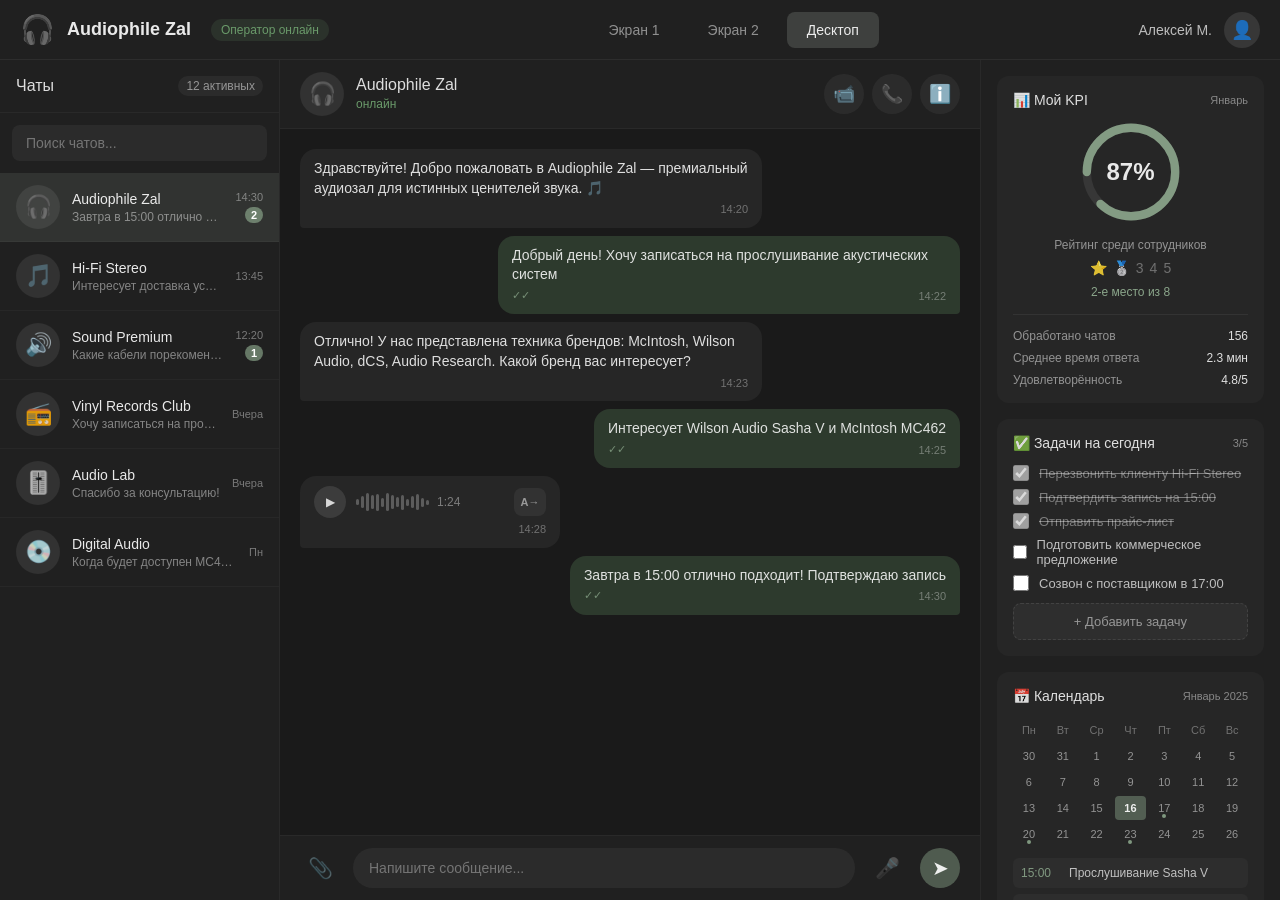
==== desktop.html @ e2d8c7b5 "Feature: Add Desktop view - operator workspace with chat list, KPI, tasks, calendar, and video call " ====
<!DOCTYPE html>
<html lang="ru">
<head>
    <meta charset="UTF-8">
    <meta name="viewport" content="width=device-width, initial-scale=1.0">
    <title>Десктоп - Омниканальный Мессенджер</title>
    <link rel="stylesheet" href="css/desktop.css">
</head>
<body>
    <div class="desktop-container">
        <!-- Top Navigation -->
        <nav class="top-nav">
            <div class="nav-brand">
                <span class="brand-icon">🎧</span>
                <span class="brand-text">Audiophile Zal</span>
                <span class="brand-status">Оператор онлайн</span>
            </div>
            <div class="nav-tabs">
                <button class="nav-tab" onclick="goToScreen(1)">Экран 1</button>
                <button class="nav-tab" onclick="goToScreen(2)">Экран 2</button>
                <button class="nav-tab active">Десктоп</button>
            </div>
            <div class="nav-user">
                <span class="user-name">Алексей М.</span>
                <div class="user-avatar">👤</div>
            </div>
        </nav>

        <!-- Main Content -->
        <div class="main-content">
            <!-- Left Sidebar - Chat List -->
            <aside class="sidebar-left">
                <div class="sidebar-header">
                    <h3>Чаты</h3>
                    <span class="chat-count">12 активных</span>
                </div>
                <div class="search-box">
                    <input type="text" placeholder="Поиск чатов...">
                </div>
                <div class="chat-list">
                    <div class="chat-item active" onclick="selectChat(this)">
                        <div class="chat-avatar">🎧</div>
                        <div class="chat-info">
                            <span class="chat-name">Audiophile Zal</span>
                            <span class="chat-preview">Завтра в 15:00 отлично подходит...</span>
                        </div>
                        <div class="chat-meta">
                            <span class="chat-time">14:30</span>
                            <span class="chat-unread">2</span>
                        </div>
                    </div>
                    <div class="chat-item" onclick="selectChat(this)">
                        <div class="chat-avatar">🎵</div>
                        <div class="chat-info">
                            <span class="chat-name">Hi-Fi Stereo</span>
                            <span class="chat-preview">Интересует доставка усилителя...</span>
                        </div>
                        <div class="chat-meta">
                            <span class="chat-time">13:45</span>
                        </div>
                    </div>
                    <div class="chat-item" onclick="selectChat(this)">
                        <div class="chat-avatar">🔊</div>
                        <div class="chat-info">
                            <span class="chat-name">Sound Premium</span>
                            <span class="chat-preview">Какие кабели порекомендуете?</span>
                        </div>
                        <div class="chat-meta">
                            <span class="chat-time">12:20</span>
                            <span class="chat-unread">1</span>
                        </div>
                    </div>
                    <div class="chat-item" onclick="selectChat(this)">
                        <div class="chat-avatar">📻</div>
                        <div class="chat-info">
                            <span class="chat-name">Vinyl Records Club</span>
                            <span class="chat-preview">Хочу записаться на прослушивание...</span>
                        </div>
                        <div class="chat-meta">
                            <span class="chat-time">Вчера</span>
                        </div>
                    </div>
                    <div class="chat-item" onclick="selectChat(this)">
                        <div class="chat-avatar">🎚️</div>
                        <div class="chat-info">
                            <span class="chat-name">Audio Lab</span>
                            <span class="chat-preview">Спасибо за консультацию!</span>
                        </div>
                        <div class="chat-meta">
                            <span class="chat-time">Вчера</span>
                        </div>
                    </div>
                    <div class="chat-item" onclick="selectChat(this)">
                        <div class="chat-avatar">💿</div>
                        <div class="chat-info">
                            <span class="chat-name">Digital Audio</span>
                            <span class="chat-preview">Когда будет доступен MC462?</span>
                        </div>
                        <div class="chat-meta">
                            <span class="chat-time">Пн</span>
                        </div>
                    </div>
                </div>
            </aside>

            <!-- Center - Chat Area -->
            <main class="chat-area">
                <div class="chat-header">
                    <div class="chat-contact">
                        <div class="contact-avatar">🎧</div>
                        <div class="contact-info">
                            <h2>Audiophile Zal</h2>
                            <span class="contact-status">онлайн</span>
                        </div>
                    </div>
                    <div class="chat-actions">
                        <button class="action-btn" onclick="startVideoCall()" title="Видеозвонок">📹</button>
                        <button class="action-btn" title="Голосовой звонок">📞</button>
                        <button class="action-btn" title="Информация">ℹ️</button>
                    </div>
                </div>

                <div class="chat-messages" id="chat-messages">
                    <!-- Incoming message -->
                    <div class="message incoming">
                        <div class="message-content">
                            <p>Здравствуйте! Добро пожаловать в Audiophile Zal — премиальный аудиозал для истинных ценителей звука. 🎵</p>
                            <span class="time">14:20</span>
                        </div>
                    </div>

                    <div class="message outgoing">
                        <div class="message-content">
                            <p>Добрый день! Хочу записаться на прослушивание акустических систем</p>
                            <span class="time">14:22</span>
                            <span class="read-status">✓✓</span>
                        </div>
                    </div>

                    <div class="message incoming">
                        <div class="message-content">
                            <p>Отлично! У нас представлена техника брендов: McIntosh, Wilson Audio, dCS, Audio Research. Какой бренд вас интересует?</p>
                            <span class="time">14:23</span>
                        </div>
                    </div>

                    <div class="message outgoing">
                        <div class="message-content">
                            <p>Интересует Wilson Audio Sasha V и McIntosh MC462</p>
                            <span class="time">14:25</span>
                            <span class="read-status">✓✓</span>
                        </div>
                    </div>

                    <!-- Voice Message -->
                    <div class="message incoming voice-message" id="voice-1">
                        <div class="message-content">
                            <div class="voice-player" id="player-1">
                                <button class="play-btn" onclick="togglePlay(this)">▶</button>
                                <div class="voice-waveform">
                                    <div class="waveform-bars">
                                        <span></span><span></span><span></span><span></span><span></span>
                                        <span></span><span></span><span></span><span></span><span></span>
                                        <span></span><span></span><span></span><span></span><span></span>
                                    </div>
                                    <span class="duration">1:24</span>
                                </div>
                                <button class="transcribe-btn" onclick="showTranscription(1)">
                                    <span class="transcribe-icon">A→</span>
                                </button>
                            </div>
                            <div class="transcribe-loader hidden" id="loader-1">
                                <div class="loader-content">
                                    <div class="loader-spinner"></div>
                                    <span class="loader-text">Транскрибация...</span>
                                </div>
                            </div>
                            <div class="transcription-panel hidden" id="transcription-1">
                                <div class="transcription-toggle">
                                    <button class="toggle-btn" onclick="switchTab('full', 1, this)">Текст</button>
                                    <button class="toggle-btn active" onclick="switchTab('summary', 1, this)">Резюме</button>
                                </div>
                                <div class="transcription-content hidden" id="full-1">
                                    <p class="transcript-text">"Прекрасный выбор! Wilson Audio Sasha V — это настоящая жемчужина..."</p>
                                </div>
                                <div class="transcription-content" id="summary-1">
                                    <p class="transcript-text summary">
                                        📋 <strong>Резюме:</strong><br>
                                        • Sasha V + MC462 — отличный выбор<br>
                                        • Предложено: завтра 15:00 или послезавтра 11:00
                                    </p>
                                </div>
                            </div>
                            <span class="time">14:28</span>
                        </div>
                    </div>

                    <div class="message outgoing">
                        <div class="message-content">
                            <p>Завтра в 15:00 отлично подходит! Подтверждаю запись</p>
                            <span class="time">14:30</span>
                            <span class="read-status">✓✓</span>
                        </div>
                    </div>
                </div>

                <div class="chat-input">
                    <button class="attach-btn">📎</button>
                    <input type="text" placeholder="Напишите сообщение..." class="message-input">
                    <button class="voice-btn">🎤</button>
                    <button class="send-btn">➤</button>
                </div>
            </main>

            <!-- Right Sidebar - Widgets -->
            <aside class="sidebar-right">
                <!-- KPI Widget -->
                <div class="widget kpi-widget">
                    <div class="widget-header">
                        <h4>📊 Мой KPI</h4>
                        <span class="period">Январь</span>
                    </div>
                    <div class="kpi-progress">
                        <div class="kpi-circle">
                            <svg viewBox="0 0 36 36">
                                <path class="kpi-bg" d="M18 2.0845 a 15.9155 15.9155 0 0 1 0 31.831 a 15.9155 15.9155 0 0 1 0 -31.831"/>
                                <path class="kpi-fill" stroke-dasharray="87, 100" d="M18 2.0845 a 15.9155 15.9155 0 0 1 0 31.831 a 15.9155 15.9155 0 0 1 0 -31.831"/>
                            </svg>
                            <span class="kpi-percent">87%</span>
                        </div>
                    </div>
                    <div class="kpi-rating">
                        <span class="rating-label">Рейтинг среди сотрудников</span>
                        <div class="rating-stars">
                            <span class="star active">⭐</span>
                            <span class="star active">🥈</span>
                            <span class="star">3</span>
                            <span class="star">4</span>
                            <span class="star">5</span>
                        </div>
                        <span class="rating-position">2-е место из 8</span>
                    </div>
                    <div class="kpi-details">
                        <div class="kpi-item">
                            <span class="kpi-name">Обработано чатов</span>
                            <span class="kpi-value">156</span>
                        </div>
                        <div class="kpi-item">
                            <span class="kpi-name">Среднее время ответа</span>
                            <span class="kpi-value">2.3 мин</span>
                        </div>
                        <div class="kpi-item">
                            <span class="kpi-name">Удовлетворённость</span>
                            <span class="kpi-value">4.8/5</span>
                        </div>
                    </div>
                </div>

                <!-- Tasks Widget -->
                <div class="widget tasks-widget">
                    <div class="widget-header">
                        <h4>✅ Задачи на сегодня</h4>
                        <span class="task-count">3/5</span>
                    </div>
                    <div class="task-list">
                        <div class="task-item completed">
                            <input type="checkbox" checked disabled>
                            <span>Перезвонить клиенту Hi-Fi Stereo</span>
                        </div>
                        <div class="task-item completed">
                            <input type="checkbox" checked disabled>
                            <span>Подтвердить запись на 15:00</span>
                        </div>
                        <div class="task-item completed">
                            <input type="checkbox" checked disabled>
                            <span>Отправить прайс-лист</span>
                        </div>
                        <div class="task-item">
                            <input type="checkbox">
                            <span>Подготовить коммерческое предложение</span>
                        </div>
                        <div class="task-item">
                            <input type="checkbox">
                            <span>Созвон с поставщиком в 17:00</span>
                        </div>
                    </div>
                    <button class="add-task-btn">+ Добавить задачу</button>
                </div>

                <!-- Calendar Widget -->
                <div class="widget calendar-widget">
                    <div class="widget-header">
                        <h4>📅 Календарь</h4>
                        <span class="calendar-date">Январь 2025</span>
                    </div>
                    <div class="calendar-grid">
                        <div class="calendar-day header">Пн</div>
                        <div class="calendar-day header">Вт</div>
                        <div class="calendar-day header">Ср</div>
                        <div class="calendar-day header">Чт</div>
                        <div class="calendar-day header">Пт</div>
                        <div class="calendar-day header">Сб</div>
                        <div class="calendar-day header">Вс</div>
                        <div class="calendar-day">30</div>
                        <div class="calendar-day">31</div>
                        <div class="calendar-day">1</div>
                        <div class="calendar-day">2</div>
                        <div class="calendar-day">3</div>
                        <div class="calendar-day">4</div>
                        <div class="calendar-day">5</div>
                        <div class="calendar-day">6</div>
                        <div class="calendar-day">7</div>
                        <div class="calendar-day">8</div>
                        <div class="calendar-day">9</div>
                        <div class="calendar-day">10</div>
                        <div class="calendar-day">11</div>
                        <div class="calendar-day">12</div>
                        <div class="calendar-day">13</div>
                        <div class="calendar-day">14</div>
                        <div class="calendar-day">15</div>
                        <div class="calendar-day today">16</div>
                        <div class="calendar-day has-event">17</div>
                        <div class="calendar-day">18</div>
                        <div class="calendar-day">19</div>
                        <div class="calendar-day has-event">20</div>
                        <div class="calendar-day">21</div>
                        <div class="calendar-day">22</div>
                        <div class="calendar-day has-event">23</div>
                        <div class="calendar-day">24</div>
                        <div class="calendar-day">25</div>
                        <div class="calendar-day">26</div>
                    </div>
                    <div class="calendar-events">
                        <div class="event-item">
                            <span class="event-time">15:00</span>
                            <span class="event-title">Прослушивание Sasha V</span>
                        </div>
                        <div class="event-item">
                            <span class="event-time">17:00</span>
                            <span class="event-title">Созвон с поставщиком</span>
                        </div>
                    </div>
                </div>

                <!-- Quick Video Call Widget -->
                <div class="widget video-widget">
                    <div class="widget-header">
                        <h4>📹 Видеозвонок</h4>
                    </div>
                    <div class="video-quick-actions">
                        <button class="quick-video-btn" onclick="startVideoCall()">
                            <span class="btn-icon">📹</span>
                            <span class="btn-text">Начать видеозвонок</span>
                        </button>
                        <button class="quick-video-btn secondary">
                            <span class="btn-icon">📅</span>
                            <span class="btn-text">Запланировать встречу</span>
                        </button>
                    </div>
                    <div class="recent-calls">
                        <span class="recent-label">Недавние звонки:</span>
                        <div class="recent-call-item">
                            <span class="call-avatar">🎧</span>
                            <span class="call-name">Audiophile Zal</span>
                            <span class="call-when">Сегодня, 14:20</span>
                        </div>
                    </div>
                </div>
            </aside>
        </div>
    </div>

    <!-- Video Call Modal -->
    <div class="video-call-modal hidden" id="videoCallModal">
        <div class="video-call-content">
            <div class="video-call-header">
                <span>📹 Видеозвонок</span>
                <button class="close-video-btn" onclick="closeVideoCallModal()">✕</button>
            </div>
            <div class="video-call-body">
                <div class="video-participants">
                    <div class="video-participant-large">
                        <div class="participant-avatar-large">🎧</div>
                        <span class="participant-name-large">Audiophile Zal</span>
                    </div>
                    <div class="video-participant-small">
                        <div class="participant-avatar-small">👤</div>
                    </div>
                </div>
                <div class="video-call-status">
                    <span class="status-text">Вызов...</span>
                </div>
            </div>
            <div class="video-call-controls">
                <button class="video-control-btn">🎤</button>
                <button class="video-control-btn">📹</button>
                <button class="video-control-btn end" onclick="closeVideoCallModal()">📵</button>
                <button class="video-control-btn">🖥️</button>
                <button class="video-control-btn">⚙️</button>
            </div>
        </div>
    </div>

    <script src="js/desktop.js"></script>
</body>
</html>
---- css/desktop.css ----
/* Desktop Layout */
* {
    margin: 0;
    padding: 0;
    box-sizing: border-box;
}

body {
    font-family: -apple-system, BlinkMacSystemFont, 'Segoe UI', Roboto, sans-serif;
    background: #1a1a1a;
    color: rgba(255, 255, 255, 0.85);
    min-height: 100vh;
}

.desktop-container {
    display: flex;
    flex-direction: column;
    height: 100vh;
}

/* Top Navigation */
.top-nav {
    display: flex;
    align-items: center;
    justify-content: space-between;
    padding: 0 20px;
    height: 60px;
    background: #202020;
    border-bottom: 1px solid rgba(255, 255, 255, 0.06);
}

.nav-brand {
    display: flex;
    align-items: center;
    gap: 12px;
}

.brand-icon {
    font-size: 28px;
}

.brand-text {
    font-size: 18px;
    font-weight: 600;
    color: rgba(255, 255, 255, 0.9);
}

.brand-status {
    font-size: 12px;
    color: #6a9a6a;
    background: rgba(106, 154, 106, 0.15);
    padding: 4px 10px;
    border-radius: 12px;
    margin-left: 8px;
}

.nav-tabs {
    display: flex;
    gap: 8px;
}

.nav-tab {
    padding: 10px 20px;
    border: none;
    background: transparent;
    color: rgba(255, 255, 255, 0.5);
    font-size: 14px;
    cursor: pointer;
    border-radius: 8px;
    transition: all 0.2s;
}

.nav-tab:hover {
    background: rgba(255, 255, 255, 0.05);
    color: rgba(255, 255, 255, 0.7);
}

.nav-tab.active {
    background: rgba(150, 160, 150, 0.25);
    color: rgba(255, 255, 255, 0.9);
}

.nav-user {
    display: flex;
    align-items: center;
    gap: 12px;
}

.user-name {
    font-size: 14px;
    color: rgba(255, 255, 255, 0.7);
}

.user-avatar {
    width: 36px;
    height: 36px;
    border-radius: 50%;
    background: rgba(255, 255, 255, 0.1);
    display: flex;
    align-items: center;
    justify-content: center;
    font-size: 18px;
}

/* Main Content */
.main-content {
    display: flex;
    flex: 1;
    overflow: hidden;
}

/* Left Sidebar - Chat List */
.sidebar-left {
    width: 280px;
    background: #202020;
    border-right: 1px solid rgba(255, 255, 255, 0.04);
    display: flex;
    flex-direction: column;
}

.sidebar-header {
    padding: 16px;
    display: flex;
    justify-content: space-between;
    align-items: center;
    border-bottom: 1px solid rgba(255, 255, 255, 0.04);
}

.sidebar-header h3 {
    font-size: 16px;
    font-weight: 500;
}

.chat-count {
    font-size: 12px;
    color: rgba(255, 255, 255, 0.5);
    background: rgba(255, 255, 255, 0.05);
    padding: 3px 8px;
    border-radius: 10px;
}

.search-box {
    padding: 12px;
}

.search-box input {
    width: 100%;
    padding: 10px 14px;
    background: rgba(255, 255, 255, 0.05);
    border: none;
    border-radius: 8px;
    color: rgba(255, 255, 255, 0.85);
    font-size: 14px;
    outline: none;
}

.search-box input::placeholder {
    color: rgba(255, 255, 255, 0.35);
}

.search-box input:focus {
    background: rgba(255, 255, 255, 0.08);
}

.chat-list {
    flex: 1;
    overflow-y: auto;
}

.chat-item {
    display: flex;
    align-items: center;
    padding: 12px 16px;
    gap: 12px;
    cursor: pointer;
    transition: background 0.2s;
    border-bottom: 1px solid rgba(255, 255, 255, 0.03);
}

.chat-item:hover {
    background: rgba(255, 255, 255, 0.03);
}

.chat-item.active {
    background: rgba(150, 160, 150, 0.15);
}

.chat-avatar {
    width: 44px;
    height: 44px;
    border-radius: 50%;
    background: rgba(255, 255, 255, 0.08);
    display: flex;
    align-items: center;
    justify-content: center;
    font-size: 22px;
}

.chat-info {
    flex: 1;
    min-width: 0;
}

.chat-name {
    display: block;
    font-size: 14px;
    font-weight: 500;
    color: rgba(255, 255, 255, 0.9);
    margin-bottom: 3px;
}

.chat-preview {
    display: block;
    font-size: 12px;
    color: rgba(255, 255, 255, 0.45);
    white-space: nowrap;
    overflow: hidden;
    text-overflow: ellipsis;
}

.chat-meta {
    display: flex;
    flex-direction: column;
    align-items: flex-end;
    gap: 4px;
}

.chat-time {
    font-size: 11px;
    color: rgba(255, 255, 255, 0.4);
}

.chat-unread {
    background: rgba(150, 180, 150, 0.6);
    color: #fff;
    font-size: 11px;
    padding: 2px 6px;
    border-radius: 10px;
    font-weight: 600;
}

/* Center - Chat Area */
.chat-area {
    flex: 1;
    display: flex;
    flex-direction: column;
    background: #1a1a1a;
    min-width: 0;
}

.chat-header {
    display: flex;
    align-items: center;
    justify-content: space-between;
    padding: 12px 20px;
    background: #202020;
    border-bottom: 1px solid rgba(255, 255, 255, 0.04);
}

.chat-contact {
    display: flex;
    align-items: center;
    gap: 12px;
}

.contact-avatar {
    width: 44px;
    height: 44px;
    border-radius: 50%;
    background: rgba(255, 255, 255, 0.08);
    display: flex;
    align-items: center;
    justify-content: center;
    font-size: 22px;
}

.contact-info h2 {
    font-size: 16px;
    font-weight: 500;
}

.contact-status {
    font-size: 12px;
    color: #6a9a6a;
}

.chat-actions {
    display: flex;
    gap: 8px;
}

.action-btn {
    width: 40px;
    height: 40px;
    border-radius: 50%;
    background: rgba(255, 255, 255, 0.05);
    border: none;
    font-size: 18px;
    cursor: pointer;
    transition: background 0.2s;
}

.action-btn:hover {
    background: rgba(255, 255, 255, 0.1);
}

/* Chat Messages */
.chat-messages {
    flex: 1;
    overflow-y: auto;
    padding: 20px;
    display: flex;
    flex-direction: column;
    gap: 8px;
}

.message {
    display: flex;
    max-width: 70%;
}

.message.incoming {
    align-self: flex-start;
}

.message.outgoing {
    align-self: flex-end;
}

.message-content {
    padding: 10px 14px;
    border-radius: 16px;
    font-size: 14px;
    line-height: 1.4;
}

.message.incoming .message-content {
    background: #262626;
    border-bottom-left-radius: 4px;
}

.message.outgoing .message-content {
    background: #2d3a2d;
    border-bottom-right-radius: 4px;
}

.message-content .time {
    font-size: 11px;
    color: rgba(255, 255, 255, 0.35);
    float: right;
    margin-left: 10px;
    margin-top: 4px;
}

.read-status {
    font-size: 11px;
    color: rgba(150, 180, 150, 0.7);
}

/* Voice Message */
.voice-message .message-content {
    min-width: 260px;
}

.voice-player {
    display: flex;
    align-items: center;
    gap: 10px;
}

.play-btn {
    width: 32px;
    height: 32px;
    border-radius: 50%;
    background: rgba(255, 255, 255, 0.1);
    border: none;
    color: rgba(255, 255, 255, 0.8);
    font-size: 12px;
    cursor: pointer;
}

.voice-waveform {
    flex: 1;
    display: flex;
    align-items: center;
    gap: 8px;
}

.waveform-bars {
    display: flex;
    gap: 2px;
    height: 20px;
    align-items: center;
}

.waveform-bars span {
    width: 3px;
    background: rgba(255, 255, 255, 0.25);
    border-radius: 2px;
}

.waveform-bars span:nth-child(1) { height: 6px; }
.waveform-bars span:nth-child(2) { height: 12px; }
.waveform-bars span:nth-child(3) { height: 18px; }
.waveform-bars span:nth-child(4) { height: 14px; }
.waveform-bars span:nth-child(5) { height: 17px; }
.waveform-bars span:nth-child(6) { height: 9px; }
.waveform-bars span:nth-child(7) { height: 18px; }
.waveform-bars span:nth-child(8) { height: 14px; }
.waveform-bars span:nth-child(9) { height: 10px; }
.waveform-bars span:nth-child(10) { height: 15px; }
.waveform-bars span:nth-child(11) { height: 7px; }
.waveform-bars span:nth-child(12) { height: 12px; }
.waveform-bars span:nth-child(13) { height: 16px; }
.waveform-bars span:nth-child(14) { height: 9px; }
.waveform-bars span:nth-child(15) { height: 5px; }

.duration {
    font-size: 12px;
    color: rgba(255, 255, 255, 0.4);
}

.transcribe-btn {
    width: 32px;
    height: 28px;
    border-radius: 8px;
    background: rgba(255, 255, 255, 0.06);
    border: none;
    color: rgba(255, 255, 255, 0.5);
    font-size: 11px;
    font-weight: 600;
    cursor: pointer;
}

.transcribe-loader {
    padding: 16px;
}

.transcribe-loader.hidden {
    display: none;
}

.loader-content {
    display: flex;
    align-items: center;
    justify-content: center;
    gap: 10px;
}

.loader-spinner {
    width: 18px;
    height: 18px;
    border: 2px solid rgba(255, 255, 255, 0.1);
    border-top-color: rgba(150, 180, 150, 0.7);
    border-radius: 50%;
    animation: spin 1s linear infinite;
}

@keyframes spin {
    to { transform: rotate(360deg); }
}

.loader-text {
    font-size: 13px;
    color: rgba(255, 255, 255, 0.5);
}

.transcription-panel {
    margin-top: 12px;
    padding-top: 12px;
    border-top: 1px solid rgba(255, 255, 255, 0.06);
}

.transcription-panel.hidden {
    display: none;
}

.transcription-toggle {
    display: flex;
    gap: 6px;
    margin-bottom: 10px;
}

.toggle-btn {
    flex: 1;
    padding: 6px 12px;
    border: none;
    border-radius: 12px;
    font-size: 12px;
    background: rgba(255, 255, 255, 0.04);
    color: rgba(255, 255, 255, 0.5);
    cursor: pointer;
}

.toggle-btn.active {
    background: rgba(150, 160, 150, 0.3);
    color: rgba(255, 255, 255, 0.85);
}

.transcription-content {
    font-size: 13px;
    line-height: 1.5;
    color: rgba(255, 255, 255, 0.7);
}

.transcription-content.hidden {
    display: none;
}

.transcript-text.summary {
    background: rgba(150, 160, 150, 0.08);
    padding: 10px;
    border-radius: 8px;
    border-left: 2px solid rgba(150, 160, 150, 0.4);
}

/* Chat Input */
.chat-input {
    display: flex;
    align-items: center;
    padding: 12px 20px;
    background: #202020;
    border-top: 1px solid rgba(255, 255, 255, 0.04);
    gap: 12px;
}

.attach-btn, .voice-btn, .send-btn {
    background: none;
    border: none;
    font-size: 20px;
    cursor: pointer;
    color: rgba(255, 255, 255, 0.4);
    padding: 8px;
    border-radius: 50%;
    transition: color 0.2s;
}

.attach-btn:hover, .voice-btn:hover {
    color: rgba(255, 255, 255, 0.6);
}

.message-input {
    flex: 1;
    padding: 12px 16px;
    background: rgba(255, 255, 255, 0.05);
    border: none;
    border-radius: 24px;
    color: rgba(255, 255, 255, 0.85);
    font-size: 14px;
    outline: none;
}

.message-input::placeholder {
    color: rgba(255, 255, 255, 0.35);
}

.send-btn {
    background: rgba(150, 180, 150, 0.4);
    color: rgba(255, 255, 255, 0.9);
    width: 40px;
    height: 40px;
    display: flex;
    align-items: center;
    justify-content: center;
}

/* Right Sidebar - Widgets */
.sidebar-right {
    width: 300px;
    background: #202020;
    border-left: 1px solid rgba(255, 255, 255, 0.04);
    padding: 16px;
    overflow-y: auto;
    display: flex;
    flex-direction: column;
    gap: 16px;
}

.widget {
    background: #262626;
    border-radius: 12px;
    padding: 16px;
}

.widget-header {
    display: flex;
    justify-content: space-between;
    align-items: center;
    margin-bottom: 14px;
}

.widget-header h4 {
    font-size: 14px;
    font-weight: 500;
}

.period, .task-count, .calendar-date {
    font-size: 11px;
    color: rgba(255, 255, 255, 0.45);
}

/* KPI Widget */
.kpi-progress {
    display: flex;
    justify-content: center;
    margin-bottom: 16px;
}

.kpi-circle {
    position: relative;
    width: 100px;
    height: 100px;
}

.kpi-circle svg {
    transform: rotate(-90deg);
}

.kpi-bg {
    fill: none;
    stroke: rgba(255, 255, 255, 0.08);
    stroke-width: 3;
}

.kpi-fill {
    fill: none;
    stroke: rgba(150, 180, 150, 0.8);
    stroke-width: 3;
    stroke-linecap: round;
}

.kpi-percent {
    position: absolute;
    top: 50%;
    left: 50%;
    transform: translate(-50%, -50%);
    font-size: 24px;
    font-weight: 600;
    color: rgba(255, 255, 255, 0.9);
}

.kpi-rating {
    text-align: center;
    margin-bottom: 14px;
    padding-bottom: 14px;
    border-bottom: 1px solid rgba(255, 255, 255, 0.06);
}

.rating-label {
    font-size: 12px;
    color: rgba(255, 255, 255, 0.5);
    display: block;
    margin-bottom: 8px;
}

.rating-stars {
    display: flex;
    justify-content: center;
    gap: 6px;
    margin-bottom: 6px;
}

.star {
    font-size: 14px;
    opacity: 0.4;
}

.star.active {
    opacity: 1;
}

.rating-position {
    font-size: 12px;
    color: rgba(150, 180, 150, 0.9);
}

.kpi-details {
    display: flex;
    flex-direction: column;
    gap: 8px;
}

.kpi-item {
    display: flex;
    justify-content: space-between;
    font-size: 12px;
}

.kpi-name {
    color: rgba(255, 255, 255, 0.5);
}

.kpi-value {
    color: rgba(255, 255, 255, 0.85);
    font-weight: 500;
}

/* Tasks Widget */
.task-list {
    display: flex;
    flex-direction: column;
    gap: 8px;
    margin-bottom: 12px;
}

.task-item {
    display: flex;
    align-items: center;
    gap: 10px;
    font-size: 13px;
    color: rgba(255, 255, 255, 0.7);
}

.task-item input[type="checkbox"] {
    width: 16px;
    height: 16px;
    accent-color: rgba(150, 180, 150, 0.8);
}

.task-item.completed {
    color: rgba(255, 255, 255, 0.4);
    text-decoration: line-through;
}

.add-task-btn {
    width: 100%;
    padding: 10px;
    background: rgba(255, 255, 255, 0.04);
    border: 1px dashed rgba(255, 255, 255, 0.1);
    border-radius: 8px;
    color: rgba(255, 255, 255, 0.5);
    font-size: 13px;
    cursor: pointer;
    transition: all 0.2s;
}

.add-task-btn:hover {
    background: rgba(255, 255, 255, 0.06);
    color: rgba(255, 255, 255, 0.7);
}

/* Calendar Widget */
.calendar-grid {
    display: grid;
    grid-template-columns: repeat(7, 1fr);
    gap: 2px;
    margin-bottom: 12px;
}

.calendar-day {
    text-align: center;
    padding: 6px 0;
    font-size: 11px;
    border-radius: 4px;
    color: rgba(255, 255, 255, 0.5);
}

.calendar-day.header {
    color: rgba(255, 255, 255, 0.35);
    font-weight: 500;
}

.calendar-day.today {
    background: rgba(150, 180, 150, 0.4);
    color: rgba(255, 255, 255, 0.9);
    font-weight: 600;
}

.calendar-day.has-event {
    position: relative;
}

.calendar-day.has-event::after {
    content: '';
    position: absolute;
    bottom: 2px;
    left: 50%;
    transform: translateX(-50%);
    width: 4px;
    height: 4px;
    background: rgba(150, 180, 150, 0.8);
    border-radius: 50%;
}

.calendar-events {
    display: flex;
    flex-direction: column;
    gap: 6px;
}

.event-item {
    display: flex;
    align-items: center;
    gap: 8px;
    font-size: 12px;
    padding: 8px;
    background: rgba(255, 255, 255, 0.03);
    border-radius: 6px;
}

.event-time {
    color: rgba(150, 180, 150, 0.8);
    font-weight: 500;
    min-width: 40px;
}

.event-title {
    color: rgba(255, 255, 255, 0.7);
}

/* Video Widget */
.video-quick-actions {
    display: flex;
    flex-direction: column;
    gap: 8px;
    margin-bottom: 14px;
}

.quick-video-btn {
    display: flex;
    align-items: center;
    justify-content: center;
    gap: 8px;
    padding: 12px;
    background: rgba(150, 180, 150, 0.25);
    border: none;
    border-radius: 10px;
    color: rgba(255, 255, 255, 0.85);
    font-size: 14px;
    cursor: pointer;
    transition: background 0.2s;
}

.quick-video-btn:hover {
    background: rgba(150, 180, 150, 0.35);
}

.quick-video-btn.secondary {
    background: rgba(255, 255, 255, 0.05);
}

.quick-video-btn.secondary:hover {
    background: rgba(255, 255, 255, 0.08);
}

.btn-icon {
    font-size: 18px;
}

.recent-label {
    font-size: 11px;
    color: rgba(255, 255, 255, 0.4);
    display: block;
    margin-bottom: 8px;
}

.recent-call-item {
    display: flex;
    align-items: center;
    gap: 10px;
    padding: 8px;
    background: rgba(255, 255, 255, 0.03);
    border-radius: 8px;
}

.call-avatar {
    font-size: 18px;
}

.call-name {
    flex: 1;
    font-size: 13px;
    color: rgba(255, 255, 255, 0.7);
}

.call-when {
    font-size: 11px;
    color: rgba(255, 255, 255, 0.4);
}

/* Video Call Modal */
.video-call-modal {
    position: fixed;
    top: 0;
    left: 0;
    width: 100%;
    height: 100%;
    background: rgba(0, 0, 0, 0.9);
    display: flex;
    align-items: center;
    justify-content: center;
    z-index: 1000;
}

.video-call-modal.hidden {
    display: none;
}

.video-call-content {
    width: 600px;
    background: #1a1a1a;
    border-radius: 20px;
    overflow: hidden;
}

.video-call-header {
    display: flex;
    justify-content: space-between;
    align-items: center;
    padding: 16px 20px;
    background: #202020;
    color: rgba(255, 255, 255, 0.85);
}

.close-video-btn {
    background: rgba(255, 255, 255, 0.1);
    border: none;
    color: rgba(255, 255, 255, 0.6);
    width: 32px;
    height: 32px;
    border-radius: 50%;
    cursor: pointer;
    font-size: 16px;
}

.video-call-body {
    padding: 40px 20px;
    display: flex;
    flex-direction: column;
    align-items: center;
}

.video-participants {
    display: flex;
    justify-content: center;
    align-items: center;
    gap: 40px;
    margin-bottom: 30px;
}

.video-participant-large {
    display: flex;
    flex-direction: column;
    align-items: center;
    gap: 12px;
}

.participant-avatar-large {
    width: 100px;
    height: 100px;
    border-radius: 50%;
    background: rgba(255, 255, 255, 0.1);
    display: flex;
    align-items: center;
    justify-content: center;
    font-size: 48px;
}

.participant-name-large {
    font-size: 16px;
    color: rgba(255, 255, 255, 0.85);
}

.video-participant-small {
    position: absolute;
    bottom: 20px;
    right: 20px;
}

.participant-avatar-small {
    width: 60px;
    height: 60px;
    border-radius: 50%;
    background: rgba(255, 255, 255, 0.1);
    display: flex;
    align-items: center;
    justify-content: center;
    font-size: 28px;
    border: 2px solid rgba(255, 255, 255, 0.2);
}

.video-call-status {
    text-align: center;
}

.status-text {
    color: rgba(150, 180, 150, 0.8);
    font-size: 14px;
}

.video-call-controls {
    display: flex;
    justify-content: center;
    gap: 16px;
    padding: 20px;
    background: #202020;
}

.video-control-btn {
    width: 48px;
    height: 48px;
    border-radius: 50%;
    background: rgba(255, 255, 255, 0.1);
    border: none;
    color: rgba(255, 255, 255, 0.8);
    font-size: 20px;
    cursor: pointer;
    transition: background 0.2s;
}

.video-control-btn:hover {
    background: rgba(255, 255, 255, 0.2);
}

.video-control-btn.end {
    background: rgba(200, 80, 80, 0.6);
}

.video-control-btn.end:hover {
    background: rgba(200, 80, 80, 0.8);
}

/* Scrollbar */
::-webkit-scrollbar {
    width: 6px;
}

::-webkit-scrollbar-track {
    background: transparent;
}

::-webkit-scrollbar-thumb {
    background: rgba(255, 255, 255, 0.1);
    border-radius: 3px;
}

::-webkit-scrollbar-thumb:hover {
    background: rgba(255, 255, 255, 0.15);
}
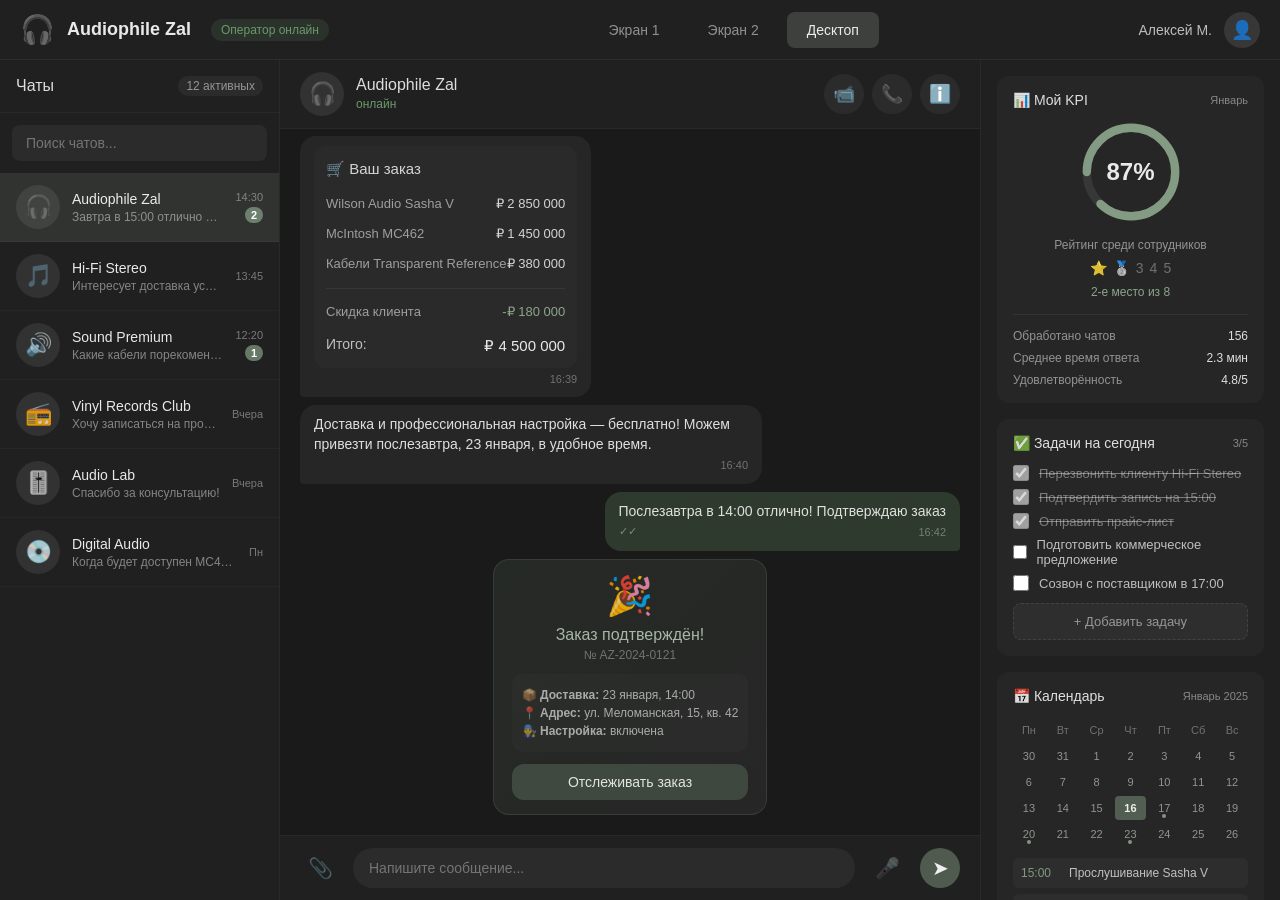
==== commit 721fbb5a: "Feature: Transfer all chat content from Screen 1 and Screen 2 to Desktop view" ====
--- a/desktop.html
+++ b/desktop.html
@@ -121,6 +121,8 @@
                 </div>
 
                 <div class="chat-messages" id="chat-messages">
+                    <!-- ========== ЭКРАН 1: Запись на прослушивание ========== -->
+                    
                     <!-- Incoming message -->
                     <div class="message incoming">
                         <div class="message-content">
@@ -152,7 +154,7 @@
                         </div>
                     </div>
 
-                    <!-- Voice Message -->
+                    <!-- Voice Message - Incoming -->
                     <div class="message incoming voice-message" id="voice-1">
                         <div class="message-content">
                             <div class="voice-player" id="player-1">
@@ -165,7 +167,7 @@
                                     </div>
                                     <span class="duration">1:24</span>
                                 </div>
-                                <button class="transcribe-btn" onclick="showTranscription(1)">
+                                <button class="transcribe-btn" onclick="showTranscription(1)" title="Показать транскрибацию">
                                     <span class="transcribe-icon">A→</span>
                                 </button>
                             </div>
@@ -181,17 +183,117 @@
                                     <button class="toggle-btn active" onclick="switchTab('summary', 1, this)">Резюме</button>
                                 </div>
                                 <div class="transcription-content hidden" id="full-1">
-                                    <p class="transcript-text">"Прекрасный выбор! Wilson Audio Sasha V — это настоящая жемчужина..."</p>
+                                    <p class="transcript-text">
+                                        "Прекрасный выбор! Wilson Audio Sasha V — это настоящая жемчужина. Они оснащены 8-дюймовыми вуферами и уникальным твитером с мягким куполом. Усилитель McIntosh MC462 выдаёт 450 Вт на канал в классе AB. Это идеальная комбинация для прослушивания классики и джаза. Могу предложить вам время завтра в 15:00 или послезавтра в 11:00. Сеанс прослушивания длится около полутора часов, у нас будет возможность сравнить разные комбинации усилителей."
+                                    </p>
                                 </div>
                                 <div class="transcription-content" id="summary-1">
                                     <p class="transcript-text summary">
                                         📋 <strong>Резюме:</strong><br>
-                                        • Sasha V + MC462 — отличный выбор<br>
-                                        • Предложено: завтра 15:00 или послезавтра 11:00
+                                        • Sasha V + MC462 — отличный выбор для классики и джаза<br>
+                                        • Предложено: завтра 15:00 или послезавтра 11:00<br>
+                                        • Длительность сеанса: ~1.5 часа<br>
+                                        • Возможность сравнения усилителей
                                     </p>
                                 </div>
                             </div>
                             <span class="time">14:28</span>
+                        </div>
+                    </div>
+
+                    <!-- Video Call Recording -->
+                    <div class="message incoming video-call-message" id="video-1">
+                        <div class="message-content">
+                            <div class="video-call-header">
+                                <span class="video-call-icon">📹</span>
+                                <span class="video-call-title">Видеозвонок</span>
+                                <span class="video-call-duration">5:32</span>
+                            </div>
+                            <div class="video-player-container" id="video-player-1">
+                                <div class="video-thumbnail" onclick="playVideo(1)">
+                                    <div class="video-preview">
+                                        <div class="video-avatar-left">🎧</div>
+                                        <div class="video-avatar-right">👤</div>
+                                    </div>
+                                    <button class="video-play-btn">▶</button>
+                                    <span class="video-time">5:32</span>
+                                </div>
+                                <div class="video-controls">
+                                    <span class="video-date">Сегодня, 14:20</span>
+                                    <button class="transcribe-btn" onclick="showVideoTranscription(1)" title="Показать транскрибацию">
+                                        <span class="transcribe-icon">A→</span>
+                                    </button>
+                                </div>
+                            </div>
+                            <div class="video-modal hidden" id="video-modal-1">
+                                <div class="video-modal-content">
+                                    <div class="video-modal-header">
+                                        <span>📹 Запись видеозвонка</span>
+                                        <button class="video-close-btn" onclick="closeVideo(1)">✕</button>
+                                    </div>
+                                    <div class="video-modal-body">
+                                        <div class="video-call-visuals">
+                                            <div class="video-participant">
+                                                <div class="participant-avatar">🎧</div>
+                                                <span class="participant-name">Audiophile Zal</span>
+                                            </div>
+                                            <div class="video-participant">
+                                                <div class="participant-avatar">👤</div>
+                                                <span class="participant-name">Вы</span>
+                                            </div>
+                                        </div>
+                                        <div class="video-progress">
+                                            <div class="video-progress-bar">
+                                                <div class="video-progress-fill" style="width: 35%"></div>
+                                            </div>
+                                            <span class="video-progress-time">1:56 / 5:32</span>
+                                        </div>
+                                    </div>
+                                    <div class="video-modal-controls">
+                                        <button class="video-ctrl-btn" onclick="toggleVideoPlay(1)">⏸</button>
+                                        <button class="video-ctrl-btn">⏪</button>
+                                        <button class="video-ctrl-btn">⏩</button>
+                                        <button class="video-ctrl-btn">🔊</button>
+                                        <button class="video-ctrl-btn">⛶</button>
+                                    </div>
+                                </div>
+                            </div>
+                            <div class="transcribe-loader hidden" id="video-loader-1">
+                                <div class="loader-content">
+                                    <div class="loader-spinner"></div>
+                                    <span class="loader-text">Транскрибация...</span>
+                                </div>
+                            </div>
+                            <div class="transcription-panel hidden" id="video-transcription-1">
+                                <div class="transcription-toggle">
+                                    <button class="toggle-btn" onclick="switchVideoTab('full', 1, this)">Текст</button>
+                                    <button class="toggle-btn active" onclick="switchVideoTab('summary', 1, this)">Резюме</button>
+                                </div>
+                                <div class="transcription-content hidden" id="video-full-1">
+                                    <p class="transcript-text">
+                                        <strong>[00:00]</strong> Добрый день! Рады видеть вас на видеозвонке.<br>
+                                        <strong>[00:15]</strong> Сегодня обсудим детали вашего визита в аудиозал.<br>
+                                        <strong>[00:45]</strong> Wilson Audio Sasha V — наша флагманская модель, уверены, вы оцените звучание.<br>
+                                        <strong>[01:30]</strong> Усилитель McIntosh MC462 отлично сочетается с этими колонками, выдаёт чистые 450 Вт.<br>
+                                        <strong>[02:15]</strong> Для прослушивания классики и джаза это идеальный тандем.<br>
+                                        <strong>[03:00]</strong> Можем предложить слоты: завтра в 15:00 или послезавтра в 11:00.<br>
+                                        <strong>[04:20]</strong> Сеанс займёт около полутора часов, будет возможность сравнить разные комбинации.<br>
+                                        <strong>[05:00]</strong> Ждём вас, подтверждение пришлите в чат. До встречи!
+                                    </p>
+                                </div>
+                                <div class="transcription-content" id="video-summary-1">
+                                    <p class="transcript-text summary">
+                                        📋 <strong>Резюме видеозвонка:</strong><br>
+                                        • Обсудили детали визита в аудиозал<br>
+                                        • Sasha V + MC462 — идеальный тандем для классики/джаза<br>
+                                        • Предложено: завтра 15:00 или послезавтра 11:00<br>
+                                        • Длительность сеанса: ~1.5 часа<br>
+                                        • Сравнение комбинаций усилителей<br>
+                                        • Требуется подтверждение в чате
+                                    </p>
+                                </div>
+                            </div>
+                            <span class="time">14:29</span>
                         </div>
                     </div>
 
@@ -200,6 +302,163 @@
                             <p>Завтра в 15:00 отлично подходит! Подтверждаю запись</p>
                             <span class="time">14:30</span>
                             <span class="read-status">✓✓</span>
+                        </div>
+                    </div>
+
+                    <!-- System message - Booking -->
+                    <div class="message system">
+                        <div class="system-content">
+                            <span class="calendar-icon">📅</span>
+                            <div class="booking-card">
+                                <h3>Запись на прослушивание</h3>
+                                <p class="booking-date"><strong>Завтра, 15:00</strong></p>
+                                <p class="booking-equipment">Wilson Audio Sasha V + McIntosh MC462</p>
+                                <p class="booking-address">ул. Аудиофильская, 42</p>
+                                <button class="confirm-btn" onclick="confirmBooking()">✓ Подтвердить запись</button>
+                            </div>
+                        </div>
+                    </div>
+
+                    <!-- ========== ЭКРАН 2: Покупка после прослушивания ========== -->
+                    
+                    <!-- System message - Session completed -->
+                    <div class="message system">
+                        <div class="system-content session-complete">
+                            <span class="session-icon">✨</span>
+                            <p>Сеанс прослушивания завершён</p>
+                            <span class="session-time">Сегодня, 16:30</span>
+                        </div>
+                    </div>
+
+                    <div class="message incoming">
+                        <div class="message-content">
+                            <p>Как вам звучание Wilson Audio Sasha V с McIntosh MC462? Это именно то, что вы искали?</p>
+                            <span class="time">16:32</span>
+                        </div>
+                    </div>
+
+                    <div class="message outgoing">
+                        <div class="message-content">
+                            <p>Потрясающе! Звук просто магический. Беру!</p>
+                            <span class="time">16:33</span>
+                            <span class="read-status">✓✓</span>
+                        </div>
+                    </div>
+
+                    <!-- Voice Message - Outgoing -->
+                    <div class="message outgoing voice-message" id="voice-2">
+                        <div class="message-content">
+                            <div class="voice-player" id="player-2">
+                                <button class="play-btn" onclick="togglePlay(this)">▶</button>
+                                <div class="voice-waveform">
+                                    <div class="waveform-bars">
+                                        <span></span><span></span><span></span><span></span><span></span>
+                                        <span></span><span></span><span></span><span></span><span></span>
+                                        <span></span><span></span><span></span><span></span><span></span>
+                                    </div>
+                                    <span class="duration">0:58</span>
+                                </div>
+                                <button class="transcribe-btn" onclick="showTranscription(2)" title="Показать транскрибацию">
+                                    <span class="transcribe-icon">A→</span>
+                                </button>
+                            </div>
+                            <div class="transcribe-loader hidden" id="loader-2">
+                                <div class="loader-content">
+                                    <div class="loader-spinner"></div>
+                                    <span class="loader-text">Транскрибация...</span>
+                                </div>
+                            </div>
+                            <div class="transcription-panel hidden" id="transcription-2">
+                                <div class="transcription-toggle">
+                                    <button class="toggle-btn" onclick="switchTab('full', 2, this)">Текст</button>
+                                    <button class="toggle-btn active" onclick="switchTab('summary', 2, this)">Резюме</button>
+                                </div>
+                                <div class="transcription-content hidden" id="full-2">
+                                    <p class="transcript-text">
+                                        "Я в полном восторге от прослушивания! Сочетание Sasha V и MC462 превзошло все мои ожидания. Низкие частоты глубокие и контролируемые, средние — бархатистые, а высокие — кристально чистые без резкости. Хотел бы оформить покупку обоих компонентов. Также интересует возможность доставки и настройки системы у меня дома. У меня комната около 40 квадратных метров, есть специальные акустические панели. Когда сможете организовать доставку?"
+                                    </p>
+                                </div>
+                                <div class="transcription-content" id="summary-2">
+                                    <p class="transcript-text summary">
+                                        📋 <strong>Резюме:</strong><br>
+                                        • Восторг от звучания Sasha V + MC462<br>
+                                        • Оформить покупку обоих компонентов<br>
+                                        • Нужна доставка и настройка дома<br>
+                                        • Комната 40 м² с акустической подготовкой<br>
+                                        • Вопрос о сроках доставки
+                                    </p>
+                                </div>
+                            </div>
+                            <span class="time">16:35</span>
+                            <span class="read-status">✓✓</span>
+                        </div>
+                    </div>
+
+                    <div class="message incoming">
+                        <div class="message-content">
+                            <p>Отлично! Подготовил коммерческое предложение:</p>
+                            <span class="time">16:38</span>
+                        </div>
+                    </div>
+
+                    <!-- Order Card -->
+                    <div class="message incoming order-card">
+                        <div class="message-content">
+                            <div class="order-details">
+                                <h3>🛒 Ваш заказ</h3>
+                                <div class="order-item">
+                                    <span class="item-name">Wilson Audio Sasha V</span>
+                                    <span class="item-price">₽ 2 850 000</span>
+                                </div>
+                                <div class="order-item">
+                                    <span class="item-name">McIntosh MC462</span>
+                                    <span class="item-price">₽ 1 450 000</span>
+                                </div>
+                                <div class="order-item">
+                                    <span class="item-name">Кабели Transparent Reference</span>
+                                    <span class="item-price">₽ 380 000</span>
+                                </div>
+                                <div class="order-divider"></div>
+                                <div class="order-item discount">
+                                    <span class="item-name">Скидка клиента</span>
+                                    <span class="item-price">-₽ 180 000</span>
+                                </div>
+                                <div class="order-total">
+                                    <span>Итого:</span>
+                                    <span class="total-price">₽ 4 500 000</span>
+                                </div>
+                            </div>
+                            <span class="time">16:39</span>
+                        </div>
+                    </div>
+
+                    <div class="message incoming">
+                        <div class="message-content">
+                            <p>Доставка и профессиональная настройка — бесплатно! Можем привезти послезавтра, 23 января, в удобное время.</p>
+                            <span class="time">16:40</span>
+                        </div>
+                    </div>
+
+                    <div class="message outgoing">
+                        <div class="message-content">
+                            <p>Послезавтра в 14:00 отлично! Подтверждаю заказ</p>
+                            <span class="time">16:42</span>
+                            <span class="read-status">✓✓</span>
+                        </div>
+                    </div>
+
+                    <!-- Final confirmation card -->
+                    <div class="message system">
+                        <div class="system-content confirmation">
+                            <div class="confirmation-icon">🎉</div>
+                            <h3>Заказ подтверждён!</h3>
+                            <p class="order-number">№ AZ-2024-0121</p>
+                            <div class="delivery-info">
+                                <p><strong>📦 Доставка:</strong> 23 января, 14:00</p>
+                                <p><strong>📍 Адрес:</strong> ул. Меломанская, 15, кв. 42</p>
+                                <p><strong>👨‍🔧 Настройка:</strong> включена</p>
+                            </div>
+                            <button class="track-btn">Отслеживать заказ</button>
                         </div>
                     </div>
                 </div>
--- a/css/desktop.css
+++ b/css/desktop.css
@@ -1020,6 +1020,460 @@
     background: rgba(200, 80, 80, 0.8);
 }
 
+/* Video Call Message */
+.video-call-message .message-content {
+    min-width: 320px;
+}
+
+.video-call-header {
+    display: flex;
+    align-items: center;
+    gap: 8px;
+    margin-bottom: 10px;
+    padding-bottom: 8px;
+    border-bottom: 1px solid rgba(255, 255, 255, 0.06);
+}
+
+.video-call-icon {
+    font-size: 16px;
+}
+
+.video-call-title {
+    font-weight: 500;
+    color: rgba(255, 255, 255, 0.85);
+    font-size: 14px;
+}
+
+.video-call-duration {
+    margin-left: auto;
+    font-size: 12px;
+    color: rgba(255, 255, 255, 0.5);
+}
+
+.video-player-container {
+    margin-bottom: 8px;
+}
+
+.video-thumbnail {
+    position: relative;
+    background: linear-gradient(135deg, #1a1a1a 0%, #252525 100%);
+    border-radius: 12px;
+    overflow: hidden;
+    cursor: pointer;
+    aspect-ratio: 16/9;
+}
+
+.video-preview {
+    display: flex;
+    justify-content: space-around;
+    align-items: center;
+    height: 100%;
+    padding: 20px;
+}
+
+.video-avatar-left, .video-avatar-right {
+    width: 50px;
+    height: 50px;
+    border-radius: 50%;
+    background: rgba(255, 255, 255, 0.1);
+    display: flex;
+    align-items: center;
+    justify-content: center;
+    font-size: 24px;
+}
+
+.video-play-btn {
+    position: absolute;
+    top: 50%;
+    left: 50%;
+    transform: translate(-50%, -50%);
+    width: 50px;
+    height: 50px;
+    border-radius: 50%;
+    background: rgba(255, 255, 255, 0.9);
+    border: none;
+    font-size: 18px;
+    cursor: pointer;
+    display: flex;
+    align-items: center;
+    justify-content: center;
+    color: #1a1a1a;
+    transition: transform 0.2s, background 0.2s;
+}
+
+.video-play-btn:hover {
+    transform: translate(-50%, -50%) scale(1.1);
+    background: #fff;
+}
+
+.video-time {
+    position: absolute;
+    bottom: 8px;
+    right: 8px;
+    background: rgba(0, 0, 0, 0.7);
+    color: #fff;
+    font-size: 11px;
+    padding: 3px 6px;
+    border-radius: 4px;
+}
+
+.video-controls {
+    display: flex;
+    align-items: center;
+    justify-content: space-between;
+    margin-top: 8px;
+    padding-top: 8px;
+}
+
+.video-date {
+    font-size: 12px;
+    color: rgba(255, 255, 255, 0.4);
+}
+
+/* Video Modal */
+.video-modal {
+    position: absolute;
+    top: 0;
+    left: 0;
+    right: 0;
+    bottom: 0;
+    background: rgba(0, 0, 0, 0.95);
+    z-index: 50;
+    display: flex;
+    align-items: center;
+    justify-content: center;
+    border-radius: 16px;
+    animation: fadeIn 0.2s ease;
+}
+
+.video-modal.hidden {
+    display: none;
+}
+
+.video-modal-content {
+    width: 100%;
+    height: 100%;
+    display: flex;
+    flex-direction: column;
+    padding: 12px;
+}
+
+.video-modal-header {
+    display: flex;
+    justify-content: space-between;
+    align-items: center;
+    color: rgba(255, 255, 255, 0.8);
+    font-size: 14px;
+    margin-bottom: 12px;
+}
+
+.video-close-btn {
+    background: rgba(255, 255, 255, 0.1);
+    border: none;
+    color: rgba(255, 255, 255, 0.6);
+    width: 28px;
+    height: 28px;
+    border-radius: 50%;
+    cursor: pointer;
+    font-size: 14px;
+}
+
+.video-close-btn:hover {
+    background: rgba(255, 255, 255, 0.2);
+    color: #fff;
+}
+
+.video-modal-body {
+    flex: 1;
+    display: flex;
+    flex-direction: column;
+    justify-content: center;
+}
+
+.video-call-visuals {
+    display: flex;
+    justify-content: space-around;
+    align-items: center;
+    margin-bottom: 30px;
+}
+
+.video-participant {
+    display: flex;
+    flex-direction: column;
+    align-items: center;
+    gap: 8px;
+}
+
+.participant-avatar {
+    width: 70px;
+    height: 70px;
+    border-radius: 50%;
+    background: linear-gradient(135deg, #3a3a3a 0%, #2a2a2a 100%);
+    display: flex;
+    align-items: center;
+    justify-content: center;
+    font-size: 32px;
+    border: 2px solid rgba(255, 255, 255, 0.1);
+}
+
+.participant-name {
+    font-size: 12px;
+    color: rgba(255, 255, 255, 0.6);
+}
+
+.video-progress {
+    padding: 0 10px;
+}
+
+.video-progress-bar {
+    height: 4px;
+    background: rgba(255, 255, 255, 0.1);
+    border-radius: 2px;
+    overflow: hidden;
+    margin-bottom: 6px;
+}
+
+.video-progress-fill {
+    height: 100%;
+    background: rgba(150, 180, 150, 0.7);
+    border-radius: 2px;
+    transition: width 0.1s linear;
+}
+
+.video-progress-time {
+    font-size: 11px;
+    color: rgba(255, 255, 255, 0.5);
+}
+
+.video-modal-controls {
+    display: flex;
+    justify-content: center;
+    gap: 12px;
+    padding: 12px 0;
+}
+
+.video-ctrl-btn {
+    width: 40px;
+    height: 40px;
+    border-radius: 50%;
+    background: rgba(255, 255, 255, 0.1);
+    border: none;
+    color: rgba(255, 255, 255, 0.8);
+    font-size: 16px;
+    cursor: pointer;
+    transition: background 0.2s;
+}
+
+.video-ctrl-btn:hover {
+    background: rgba(255, 255, 255, 0.2);
+}
+
+.video-ctrl-btn:first-child {
+    background: rgba(150, 180, 150, 0.5);
+}
+
+/* System Messages */
+.message.system {
+    align-self: center;
+    max-width: 90%;
+}
+
+.system-content {
+    background: #262626;
+    padding: 14px 18px;
+    border-radius: 16px;
+    text-align: center;
+    border: 1px solid rgba(255, 255, 255, 0.04);
+}
+
+.session-complete {
+    display: flex;
+    flex-direction: column;
+    align-items: center;
+    gap: 6px;
+}
+
+.session-icon {
+    font-size: 26px;
+}
+
+.session-complete p {
+    font-weight: 500;
+    color: rgba(255, 255, 255, 0.8);
+    font-size: 14px;
+}
+
+.session-time {
+    font-size: 12px;
+    color: rgba(255, 255, 255, 0.35);
+}
+
+/* Booking Card */
+.booking-card {
+    text-align: left;
+}
+
+.calendar-icon {
+    font-size: 26px;
+    display: block;
+    margin-bottom: 8px;
+}
+
+.booking-card h3 {
+    color: rgba(255, 255, 255, 0.85);
+    margin-bottom: 8px;
+    font-size: 15px;
+    font-weight: 500;
+}
+
+.booking-date {
+    color: rgba(180, 200, 180, 0.9);
+    font-size: 15px;
+    font-weight: 500;
+}
+
+.booking-equipment {
+    font-size: 13px;
+    color: rgba(255, 255, 255, 0.5);
+    margin: 6px 0;
+}
+
+.booking-address {
+    font-size: 12px;
+    color: rgba(255, 255, 255, 0.35);
+    margin-bottom: 10px;
+}
+
+.confirm-btn {
+    width: 100%;
+    padding: 10px;
+    background: rgba(120, 150, 120, 0.4);
+    border: none;
+    border-radius: 12px;
+    color: rgba(255, 255, 255, 0.9);
+    font-weight: 500;
+    cursor: pointer;
+    transition: background 0.2s;
+    font-size: 14px;
+}
+
+.confirm-btn:hover {
+    background: rgba(120, 150, 120, 0.5);
+}
+
+/* Order Card */
+.order-card .message-content {
+    min-width: 280px;
+}
+
+.order-details {
+    background: rgba(255, 255, 255, 0.02);
+    border-radius: 12px;
+    padding: 12px;
+}
+
+.order-details h3 {
+    font-size: 15px;
+    margin-bottom: 10px;
+    color: rgba(255, 255, 255, 0.8);
+    font-weight: 500;
+}
+
+.order-item {
+    display: flex;
+    justify-content: space-between;
+    padding: 6px 0;
+    font-size: 13px;
+}
+
+.item-name {
+    color: rgba(255, 255, 255, 0.55);
+}
+
+.item-price {
+    font-weight: 500;
+    color: rgba(255, 255, 255, 0.8);
+}
+
+.order-item.discount .item-price {
+    color: rgba(150, 180, 150, 0.9);
+}
+
+.order-divider {
+    height: 1px;
+    background: rgba(255, 255, 255, 0.06);
+    margin: 8px 0;
+}
+
+.order-total {
+    display: flex;
+    justify-content: space-between;
+    padding-top: 8px;
+    font-weight: 500;
+    font-size: 14px;
+    color: rgba(255, 255, 255, 0.7);
+}
+
+.total-price {
+    color: rgba(255, 255, 255, 0.9);
+    font-size: 15px;
+}
+
+/* Confirmation Card */
+.confirmation {
+    background: linear-gradient(135deg, #262a26 0%, #262626 100%);
+    border: 1px solid rgba(150, 180, 150, 0.15);
+}
+
+.confirmation-icon {
+    font-size: 38px;
+    margin-bottom: 8px;
+}
+
+.confirmation h3 {
+    color: rgba(180, 200, 180, 0.9);
+    font-size: 16px;
+    margin-bottom: 4px;
+    font-weight: 500;
+}
+
+.order-number {
+    color: rgba(255, 255, 255, 0.35);
+    font-size: 12px;
+    margin-bottom: 12px;
+}
+
+.delivery-info {
+    text-align: left;
+    background: rgba(255, 255, 255, 0.02);
+    padding: 10px;
+    border-radius: 10px;
+    margin-bottom: 12px;
+}
+
+.delivery-info p {
+    font-size: 12px;
+    margin: 4px 0;
+    color: rgba(255, 255, 255, 0.6);
+}
+
+.track-btn {
+    width: 100%;
+    padding: 10px;
+    background: rgba(120, 150, 120, 0.3);
+    border: none;
+    border-radius: 12px;
+    color: rgba(255, 255, 255, 0.85);
+    font-weight: 500;
+    cursor: pointer;
+    transition: background 0.2s;
+    font-size: 14px;
+}
+
+.track-btn:hover {
+    background: rgba(120, 150, 120, 0.4);
+}
+
 /* Scrollbar */
 ::-webkit-scrollbar {
     width: 6px;
